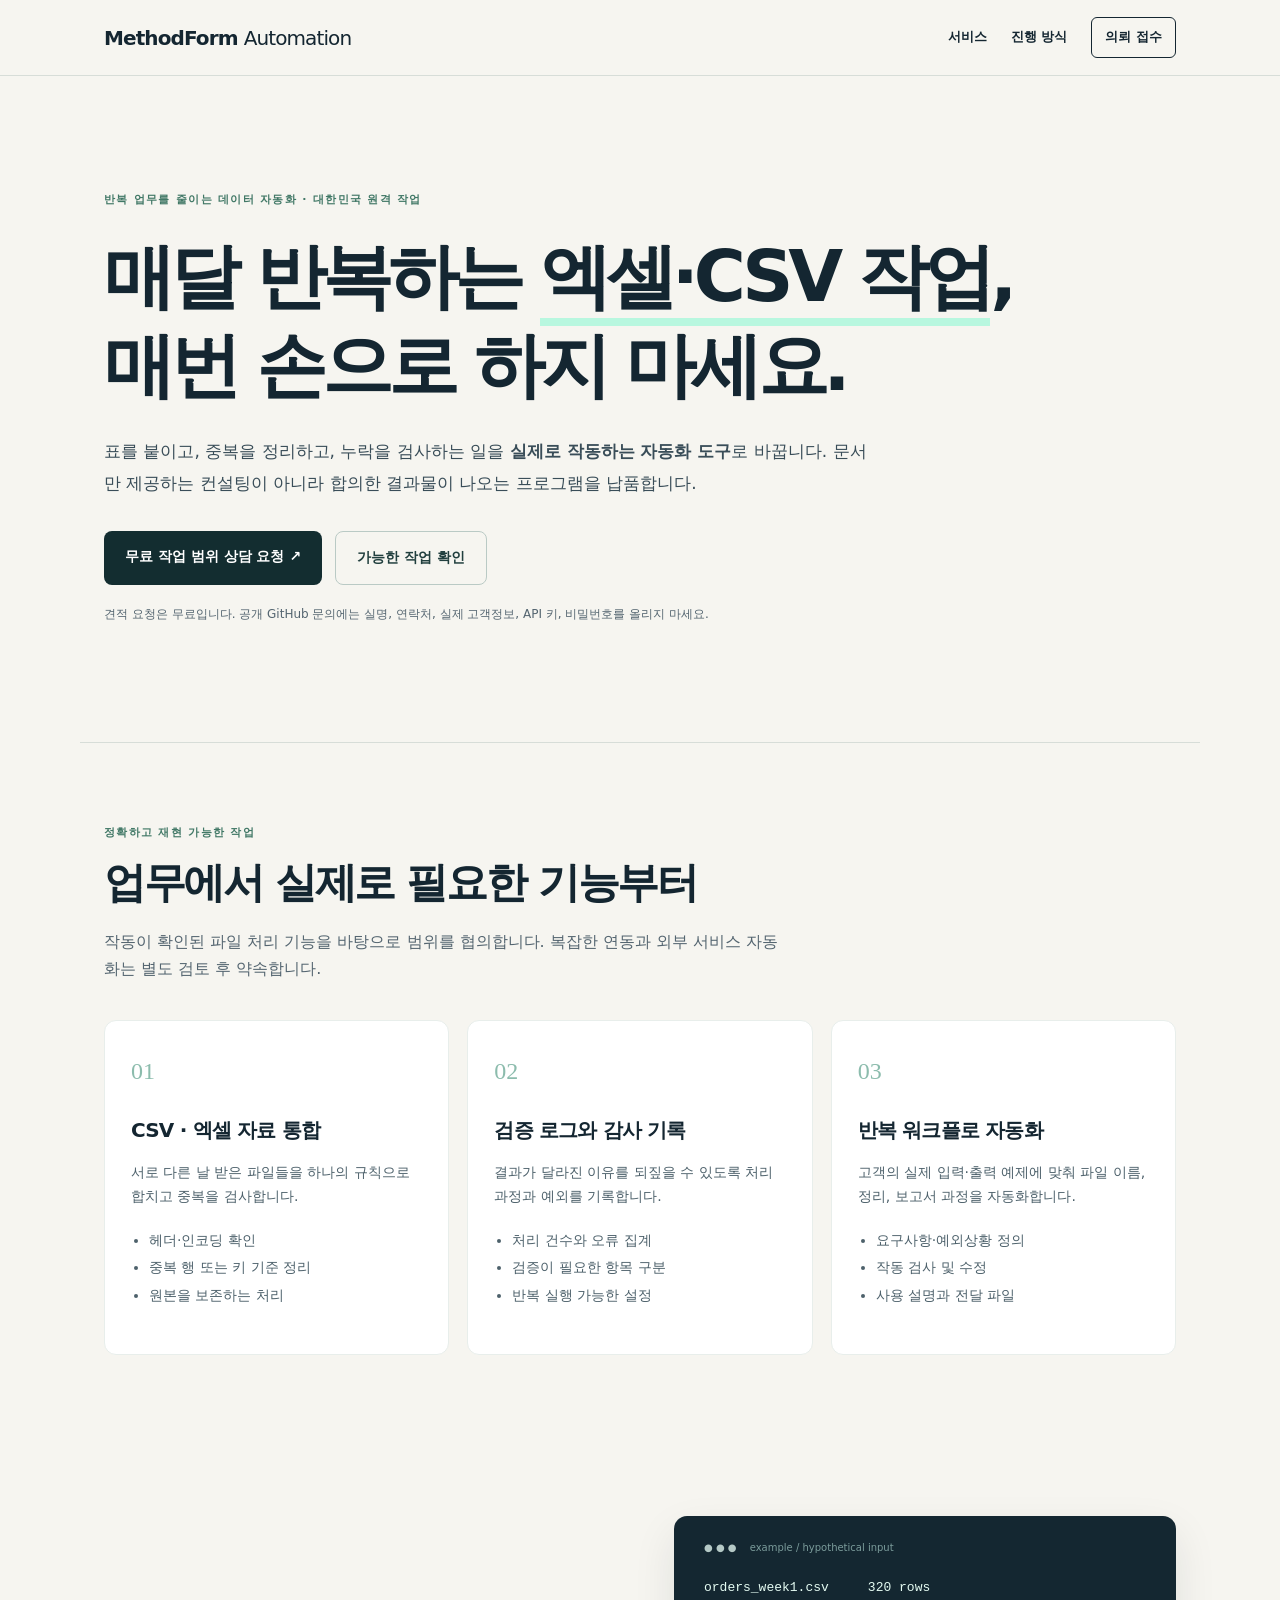
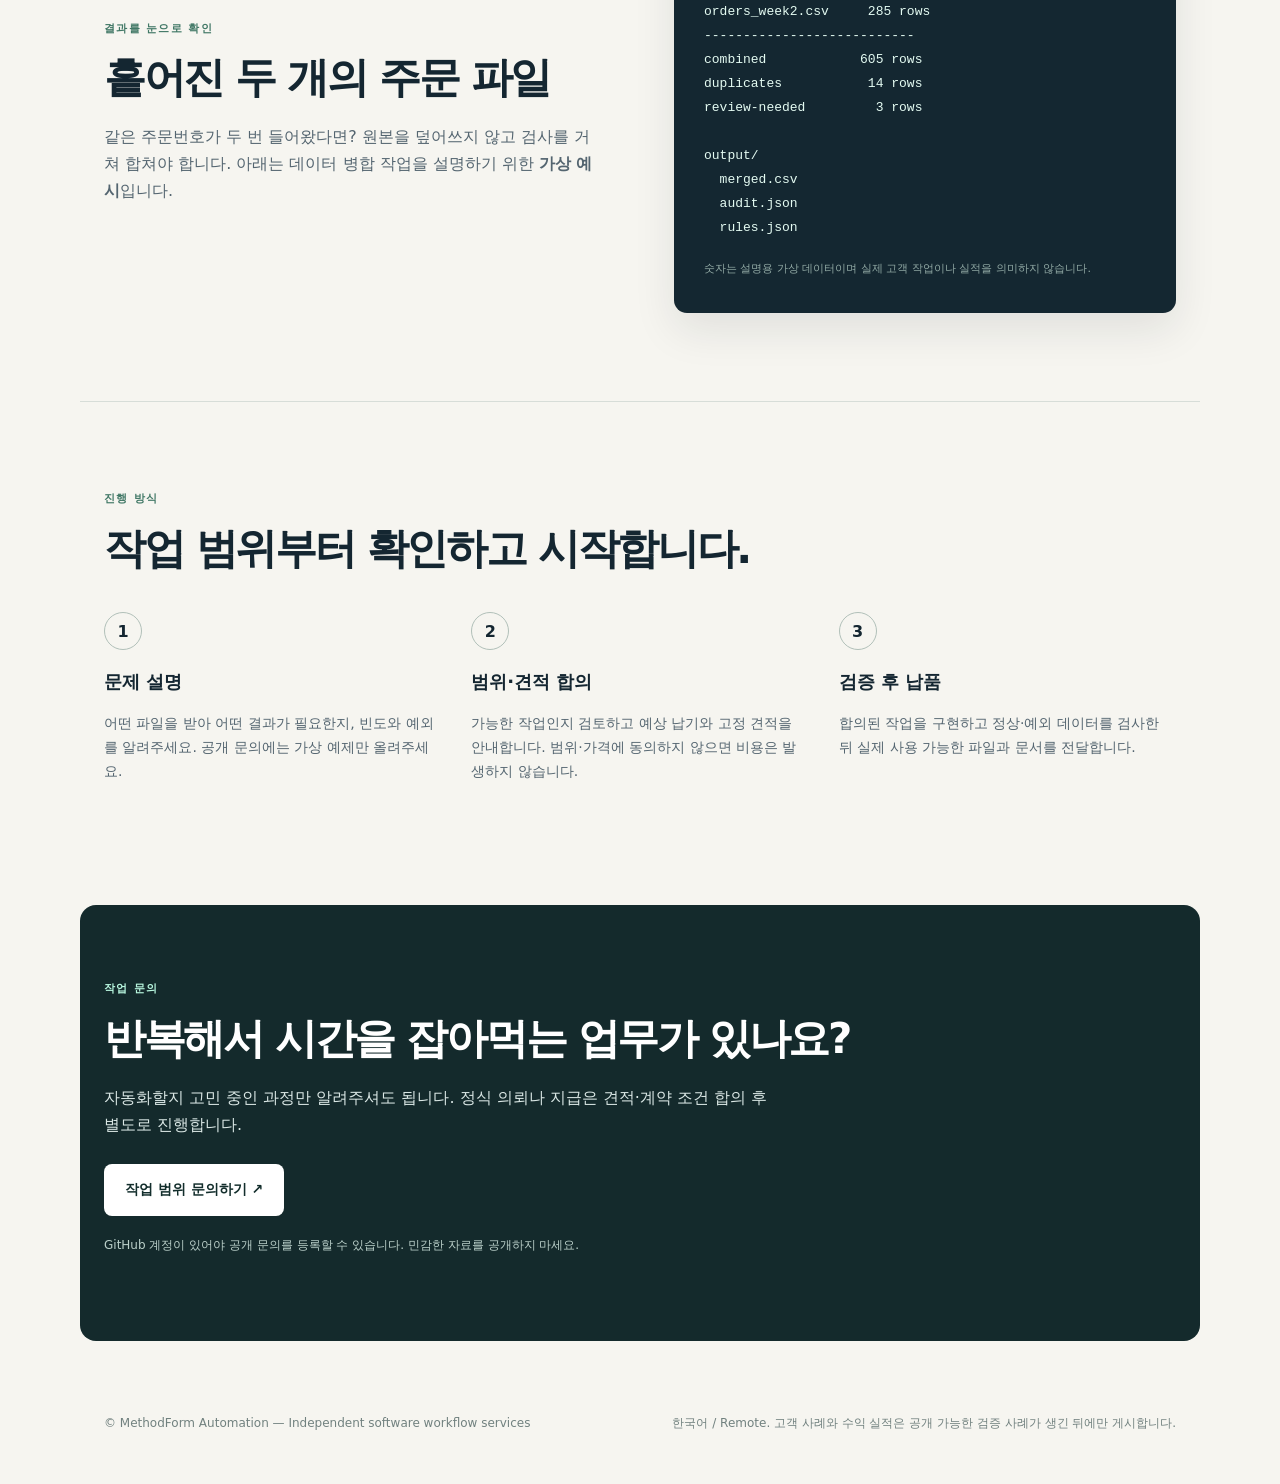
==== index.html @ feb41893 "Launch public paid automation service enquiry site" ====
<!doctype html>
<html lang="ko">
<head>
<meta charset="utf-8">
<meta name="viewport" content="width=device-width, initial-scale=1">
<title>MethodForm Automation | 엑셀·CSV 반복업무 맞춤 자동화</title>
<meta name="description" content="반복되는 CSV 병합·중복 정리·데이터 검증·업무 보고서 작성을 실제 작동하는 자동화 도구로 해결합니다. 예제 데이터로 범위를 검증한 후 고정 견적을 안내합니다.">
<meta name="robots" content="index,follow">
<meta name="theme-color" content="#111d25">
<link rel="stylesheet" href="site.css">
</head>
<body>
<header class="top"><a class="logo" href="./">MethodForm <span>Automation</span></a><nav><a href="#service">서비스</a><a href="#process">진행 방식</a><a class="nav-cta" href="https://github.com/Melon3215/methodform-automation/issues/new?template=service-request.yml">의뢰 접수</a></nav></header>
<main>
<section class="hero wrap">
  <p class="eyebrow">반복 업무를 줄이는 데이터 자동화 · 대한민국 원격 작업</p>
  <h1>매달 반복하는 <em>엑셀·CSV 작업</em>,<br>매번 손으로 하지 마세요.</h1>
  <p class="lead">표를 붙이고, 중복을 정리하고, 누락을 검사하는 일을 <strong>실제로 작동하는 자동화 도구</strong>로 바꿉니다. 문서만 제공하는 컨설팅이 아니라 합의한 결과물이 나오는 프로그램을 납품합니다.</p>
  <div class="actions"><a class="button main" href="https://github.com/Melon3215/methodform-automation/issues/new?template=service-request.yml">무료 작업 범위 상담 요청 <span aria-hidden="true">↗</span></a><a class="button quiet" href="#service">가능한 작업 확인</a></div>
  <p class="note">견적 요청은 무료입니다. 공개 GitHub 문의에는 실명, 연락처, 실제 고객정보, API 키, 비밀번호를 올리지 마세요.</p>
</section>
<section class="proof wrap" id="service">
  <div class="section-head"><p class="eyebrow">정확하고 재현 가능한 작업</p><h2>업무에서 실제로 필요한 기능부터</h2><p>작동이 확인된 파일 처리 기능을 바탕으로 범위를 협의합니다. 복잡한 연동과 외부 서비스 자동화는 별도 검토 후 약속합니다.</p></div>
  <div class="tiles">
    <article><span class="index">01</span><h3>CSV · 엑셀 자료 통합</h3><p>서로 다른 날 받은 파일들을 하나의 규칙으로 합치고 중복을 검사합니다.</p><ul><li>헤더·인코딩 확인</li><li>중복 행 또는 키 기준 정리</li><li>원본을 보존하는 처리</li></ul></article>
    <article><span class="index">02</span><h3>검증 로그와 감사 기록</h3><p>결과가 달라진 이유를 되짚을 수 있도록 처리 과정과 예외를 기록합니다.</p><ul><li>처리 건수와 오류 집계</li><li>검증이 필요한 항목 구분</li><li>반복 실행 가능한 설정</li></ul></article>
    <article><span class="index">03</span><h3>반복 워크플로 자동화</h3><p>고객의 실제 입력·출력 예제에 맞춰 파일 이름, 정리, 보고서 과정을 자동화합니다.</p><ul><li>요구사항·예외상황 정의</li><li>작동 검사 및 수정</li><li>사용 설명과 전달 파일</li></ul></article>
  </div>
</section>
<section class="example wrap">
  <div><p class="eyebrow">결과를 눈으로 확인</p><h2>흩어진 두 개의 주문 파일</h2><p>같은 주문번호가 두 번 들어왔다면? 원본을 덮어쓰지 않고 검사를 거쳐 합쳐야 합니다. 아래는 데이터 병합 작업을 설명하기 위한 <strong>가상 예시</strong>입니다.</p></div>
  <div class="terminal"><div class="dots">● ● ● <span>example / hypothetical input</span></div><pre>orders_week1.csv     320 rows
orders_week2.csv     285 rows
---------------------------
combined            605 rows
duplicates           14 rows
review-needed         3 rows

output/
  merged.csv
  audit.json
  rules.json</pre><p>숫자는 설명용 가상 데이터이며 실제 고객 작업이나 실적을 의미하지 않습니다.</p></div>
</section>
<section class="process wrap" id="process"><div class="section-head"><p class="eyebrow">진행 방식</p><h2>작업 범위부터 확인하고 시작합니다.</h2></div><div class="steps"><div><b>1</b><h3>문제 설명</h3><p>어떤 파일을 받아 어떤 결과가 필요한지, 빈도와 예외를 알려주세요. 공개 문의에는 가상 예제만 올려주세요.</p></div><div><b>2</b><h3>범위·견적 합의</h3><p>가능한 작업인지 검토하고 예상 납기와 고정 견적을 안내합니다. 범위·가격에 동의하지 않으면 비용은 발생하지 않습니다.</p></div><div><b>3</b><h3>검증 후 납품</h3><p>합의된 작업을 구현하고 정상·예외 데이터를 검사한 뒤 실제 사용 가능한 파일과 문서를 전달합니다.</p></div></div></section>
<section class="bottom wrap"><p class="eyebrow">작업 문의</p><h2>반복해서 시간을 잡아먹는 업무가 있나요?</h2><p>자동화할지 고민 중인 과정만 알려주셔도 됩니다. 정식 의뢰나 지급은 견적·계약 조건 합의 후 별도로 진행합니다.</p><a class="button white" href="https://github.com/Melon3215/methodform-automation/issues/new?template=service-request.yml">작업 범위 문의하기 ↗</a><p class="note">GitHub 계정이 있어야 공개 문의를 등록할 수 있습니다. 민감한 자료를 공개하지 마세요.</p></section>
</main><footer class="wrap"><p>© MethodForm Automation — Independent software workflow services</p><p>한국어 / Remote. 고객 사례와 수익 실적은 공개 가능한 검증 사례가 생긴 뒤에만 게시합니다.</p></footer>
</body></html>
---- site.css ----
:root{--ink:#142631;--teal:#b8f7df;--cream:#f6f5f0;--white:#fff;--muted:#546570;--line:#d7ddd8}*{box-sizing:border-box}html{scroll-behavior:smooth}body{margin:0;font-family:"Pretendard","Noto Sans KR",Apple SD Gothic Neo,system-ui,sans-serif;color:var(--ink);background:var(--cream);line-height:1.7}.wrap{max-width:1120px;padding-left:24px;padding-right:24px;margin-left:auto;margin-right:auto}.top{height:76px;padding:0 max(24px,calc((100% - 1120px)/2 + 24px));background:var(--cream);display:flex;justify-content:space-between;align-items:center;border-bottom:1px solid var(--line)}.logo{text-decoration:none;font-size:20px;font-weight:800;color:var(--ink);letter-spacing:-.045em}.logo span{font-weight:450}.top nav{display:flex;gap:24px;align-items:center}.top nav a{text-decoration:none;font-size:13px;color:var(--ink);font-weight:600}.top nav .nav-cta{border:1px solid var(--ink);padding:8px 13px;border-radius:6px}.eyebrow{color:#417866;text-transform:uppercase;letter-spacing:.12em;font-size:11px;font-weight:800}.hero{padding-top:104px;padding-bottom:106px}.hero h1{font-size:clamp(35px,5.9vw,71px);line-height:1.26;letter-spacing:-.07em;margin:22px 0 24px;font-weight:850}.hero em{font-style:normal;border-bottom:8px solid var(--teal)}.lead{max-width:770px;color:#394d58;font-size:17px;line-height:1.9}.actions{display:flex;gap:13px;flex-wrap:wrap;margin-top:32px}.button{display:inline-block;text-decoration:none;font-size:14px;font-weight:800;border-radius:8px;padding:14px 21px;transition:transform .12s ease,box-shadow .12s ease}.button:hover{transform:translateY(-2px)}.button.main{background:#132d30;color:#fff}.button.quiet{border:1px solid #bacac5;color:#213f3e}.note{color:var(--muted);font-size:12px;margin-top:19px}.proof{padding-top:70px;padding-bottom:85px;border-top:1px solid var(--line)}.section-head h2,.example h2,.process h2,.bottom h2{letter-spacing:-.055em;font-size:clamp(25px,3.5vw,42px);line-height:1.35;margin:12px 0}.section-head p:not(.eyebrow){max-width:680px;color:var(--muted)}.tiles{display:grid;grid-template-columns:repeat(3,1fr);gap:18px;margin-top:38px}.tiles article{background:#fff;padding:30px 26px;border-radius:12px;border:1px solid #e8eeeb;min-height:320px}.index{font-family:Georgia,serif;font-size:24px;color:#8cbcad}.tiles h3{font-size:20px;margin:21px 0 6px;letter-spacing:-.04em}.tiles p,.tiles li{font-size:14px;color:#4d616b}.tiles ul{padding-left:18px;margin-top:20px}.tiles li{margin-bottom:4px}.example{padding-top:76px;padding-bottom:88px;display:grid;grid-template-columns:1fr 1fr;gap:68px;align-items:center}.example p:not(.eyebrow){color:var(--muted)}.terminal{background:#142731;color:#e4fbf2;border-radius:13px;padding:23px 30px;box-shadow:0 17px 43px #17252618}.terminal pre{font-family:ui-monospace,Consolas,monospace;font-size:13px;line-height:1.85;overflow:auto;margin:20px 0}.terminal .dots{color:#b5c9c6;font-size:10px}.dots span{margin-left:10px;color:#7b9c9b}.terminal p{color:#92aaa5!important;font-size:11px}.process{padding-top:77px;padding-bottom:108px;border-top:1px solid var(--line)}.steps{display:grid;grid-template-columns:repeat(3,1fr);gap:30px;margin-top:35px}.steps b{display:inline-flex;width:38px;height:38px;border:1px solid #b1c0b9;justify-content:center;align-items:center;border-radius:50%}.steps h3{font-size:18px;margin:17px 0 8px}.steps p{font-size:14px;color:var(--muted)}.bottom{padding-top:64px;padding-bottom:74px;background:#142a2c;color:#fff;border-radius:16px;margin-bottom:60px}.bottom .eyebrow{color:#b8f7df}.bottom h2{font-size:clamp(29px,3.5vw,42px)}.bottom p{max-width:675px;color:#dae7e5}.bottom .button.white{background:white;color:#132e2c;margin-top:10px}.bottom .note{color:#bbd0ca}footer{display:flex;gap:30px;justify-content:space-between;font-size:12px;color:#71817f;padding-bottom:38px}@media(max-width:800px){.top nav a:not(.nav-cta){display:none}.hero{padding-top:65px;padding-bottom:70px}.tiles{grid-template-columns:1fr}.tiles article{min-height:unset}.example{grid-template-columns:1fr;gap:15px;padding-top:30px}.steps{grid-template-columns:1fr}.bottom{border-radius:0}.hero em{border-bottom-width:4px}footer{display:block}}
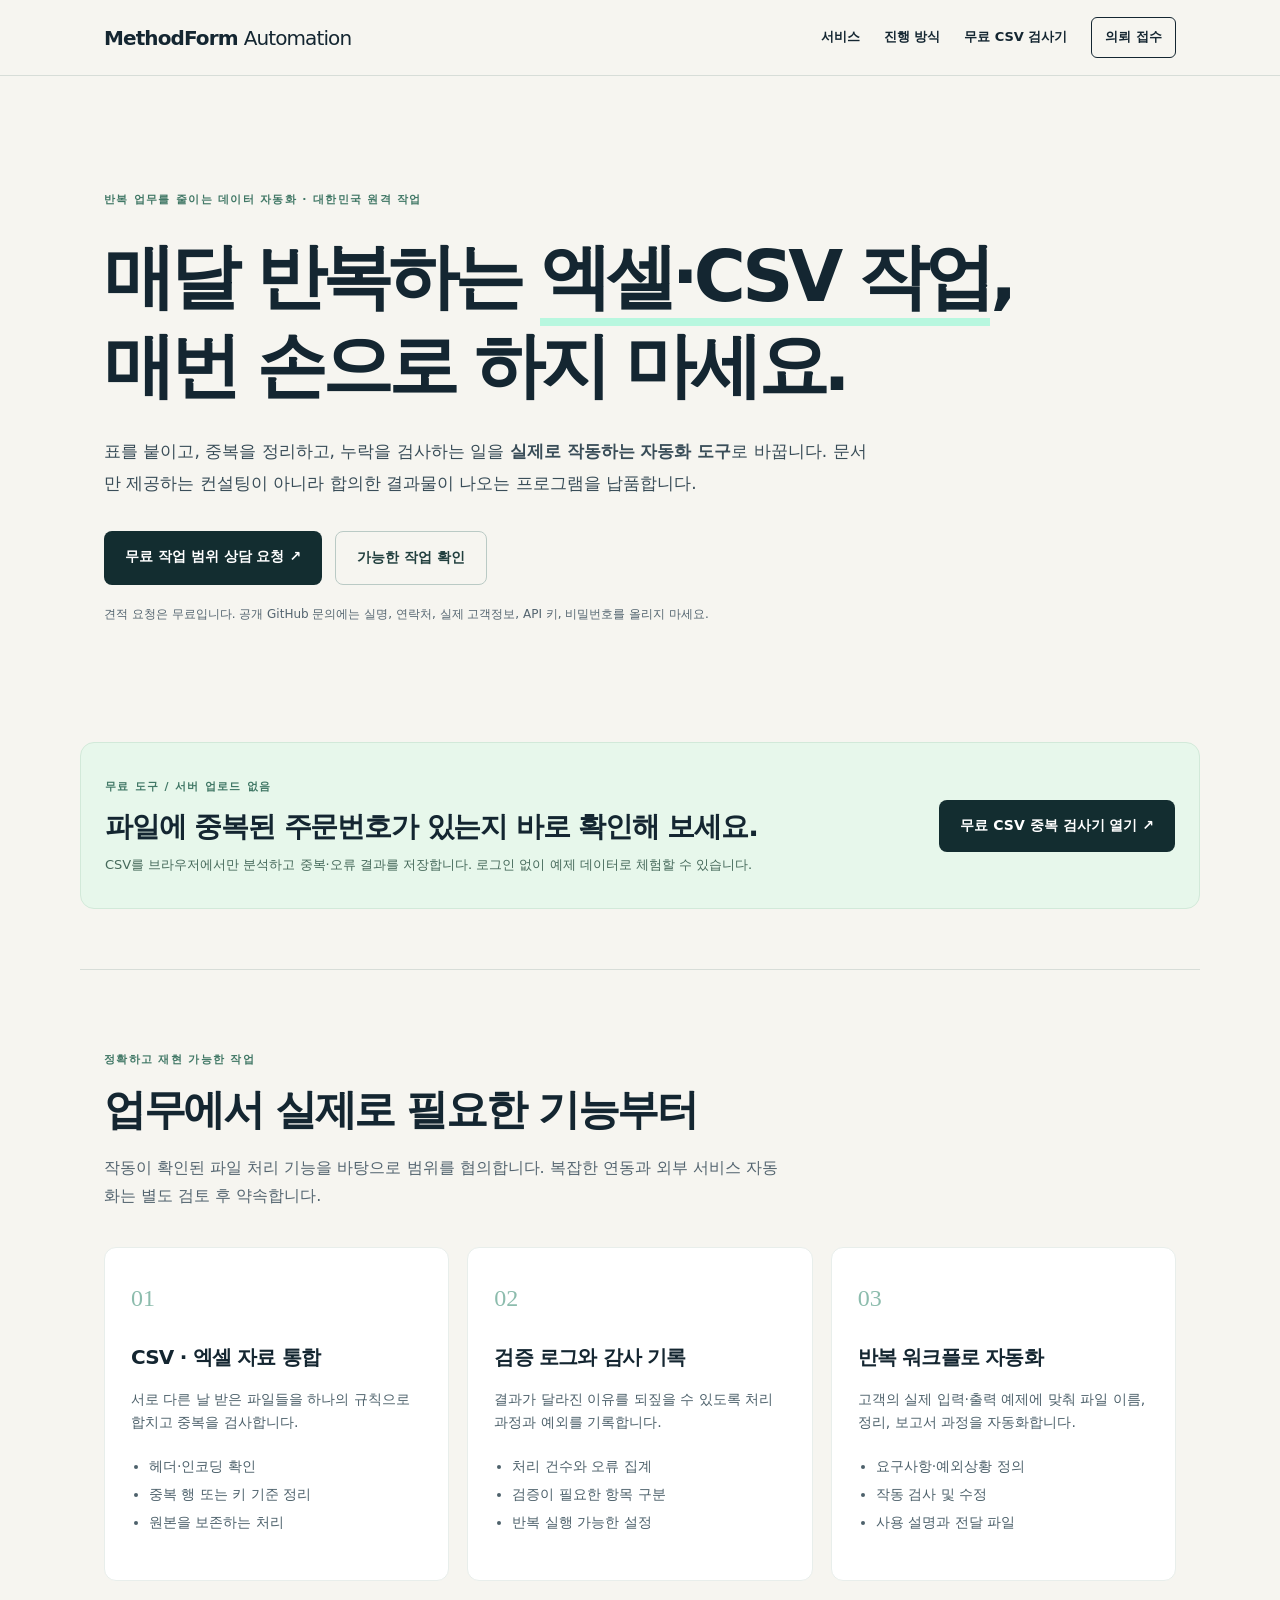
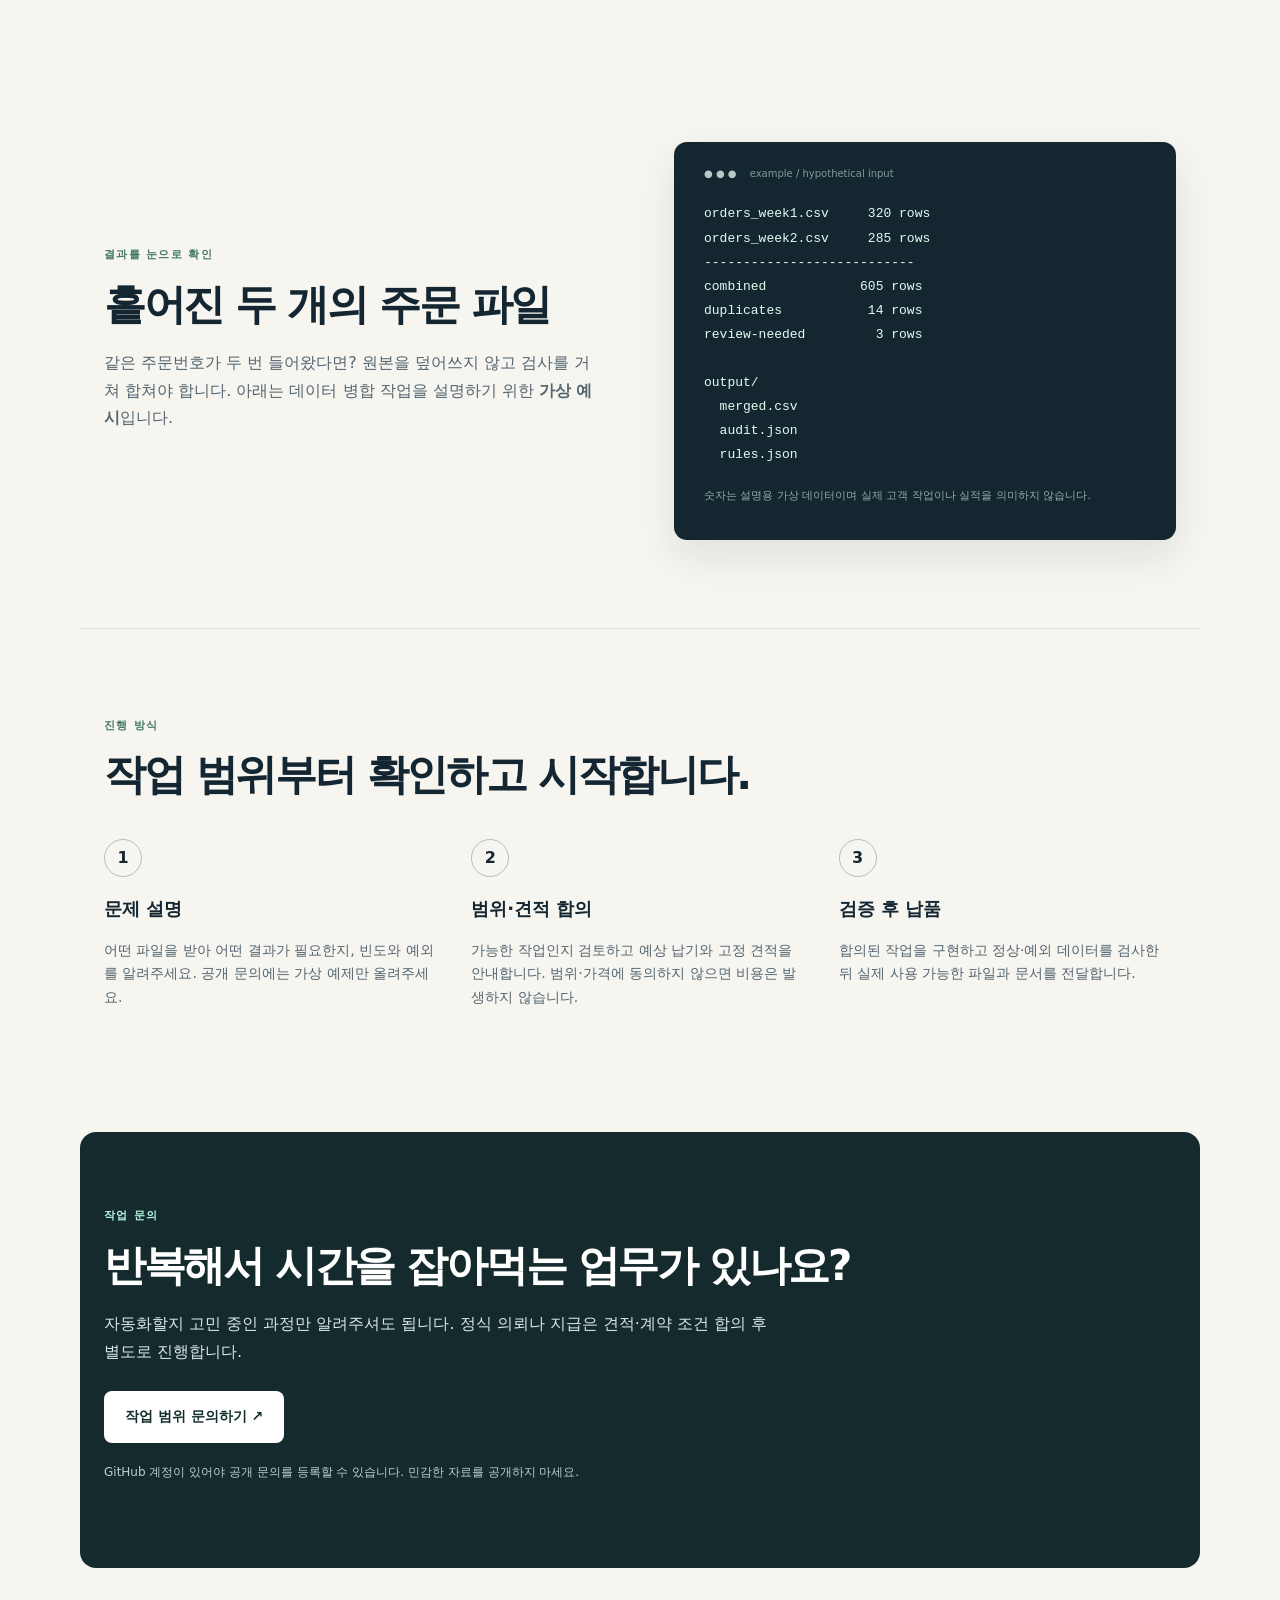
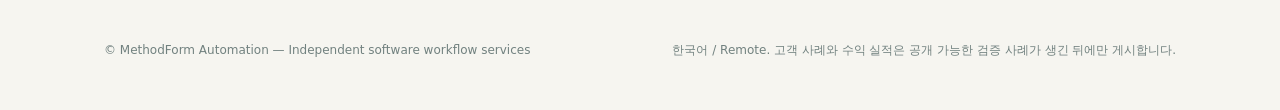
==== commit 40ed43db: "Build privacy-first CSV inspection utility and acquisition demo" ====
--- a/index.html
+++ b/index.html
@@ -7,10 +7,11 @@
 <meta name="description" content="반복되는 CSV 병합·중복 정리·데이터 검증·업무 보고서 작성을 실제 작동하는 자동화 도구로 해결합니다. 예제 데이터로 범위를 검증한 후 고정 견적을 안내합니다.">
 <meta name="robots" content="index,follow">
 <meta name="theme-color" content="#111d25">
+<link rel="icon" type="image/svg+xml" href="favicon.svg">
 <link rel="stylesheet" href="site.css">
 </head>
 <body>
-<header class="top"><a class="logo" href="./">MethodForm <span>Automation</span></a><nav><a href="#service">서비스</a><a href="#process">진행 방식</a><a class="nav-cta" href="https://github.com/Melon3215/methodform-automation/issues/new?template=service-request.yml">의뢰 접수</a></nav></header>
+<header class="top"><a class="logo" href="./">MethodForm <span>Automation</span></a><nav><a href="#service">서비스</a><a href="#process">진행 방식</a><a href="csv-checker.html">무료 CSV 검사기</a><a class="nav-cta" href="https://github.com/Melon3215/methodform-automation/issues/new?template=service-request.yml">의뢰 접수</a></nav></header>
 <main>
 <section class="hero wrap">
   <p class="eyebrow">반복 업무를 줄이는 데이터 자동화 · 대한민국 원격 작업</p>
@@ -19,6 +20,7 @@
   <div class="actions"><a class="button main" href="https://github.com/Melon3215/methodform-automation/issues/new?template=service-request.yml">무료 작업 범위 상담 요청 <span aria-hidden="true">↗</span></a><a class="button quiet" href="#service">가능한 작업 확인</a></div>
   <p class="note">견적 요청은 무료입니다. 공개 GitHub 문의에는 실명, 연락처, 실제 고객정보, API 키, 비밀번호를 올리지 마세요.</p>
 </section>
+<section class="wrap free-tool-banner" aria-label="무료 CSV 검사기"><div><p class="eyebrow">무료 도구 / 서버 업로드 없음</p><h2>파일에 중복된 주문번호가 있는지 바로 확인해 보세요.</h2><p>CSV를 브라우저에서만 분석하고 중복·오류 결과를 저장합니다. 로그인 없이 예제 데이터로 체험할 수 있습니다.</p></div><a class="button main" href="csv-checker.html">무료 CSV 중복 검사기 열기 ↗</a></section>
 <section class="proof wrap" id="service">
   <div class="section-head"><p class="eyebrow">정확하고 재현 가능한 작업</p><h2>업무에서 실제로 필요한 기능부터</h2><p>작동이 확인된 파일 처리 기능을 바탕으로 범위를 협의합니다. 복잡한 연동과 외부 서비스 자동화는 별도 검토 후 약속합니다.</p></div>
   <div class="tiles">
--- a/site.css
+++ b/site.css
@@ -1 +1 @@
-:root{--ink:#142631;--teal:#b8f7df;--cream:#f6f5f0;--white:#fff;--muted:#546570;--line:#d7ddd8}*{box-sizing:border-box}html{scroll-behavior:smooth}body{margin:0;font-family:"Pretendard","Noto Sans KR",Apple SD Gothic Neo,system-ui,sans-serif;color:var(--ink);background:var(--cream);line-height:1.7}.wrap{max-width:1120px;padding-left:24px;padding-right:24px;margin-left:auto;margin-right:auto}.top{height:76px;padding:0 max(24px,calc((100% - 1120px)/2 + 24px));background:var(--cream);display:flex;justify-content:space-between;align-items:center;border-bottom:1px solid var(--line)}.logo{text-decoration:none;font-size:20px;font-weight:800;color:var(--ink);letter-spacing:-.045em}.logo span{font-weight:450}.top nav{display:flex;gap:24px;align-items:center}.top nav a{text-decoration:none;font-size:13px;color:var(--ink);font-weight:600}.top nav .nav-cta{border:1px solid var(--ink);padding:8px 13px;border-radius:6px}.eyebrow{color:#417866;text-transform:uppercase;letter-spacing:.12em;font-size:11px;font-weight:800}.hero{padding-top:104px;padding-bottom:106px}.hero h1{font-size:clamp(35px,5.9vw,71px);line-height:1.26;letter-spacing:-.07em;margin:22px 0 24px;font-weight:850}.hero em{font-style:normal;border-bottom:8px solid var(--teal)}.lead{max-width:770px;color:#394d58;font-size:17px;line-height:1.9}.actions{display:flex;gap:13px;flex-wrap:wrap;margin-top:32px}.button{display:inline-block;text-decoration:none;font-size:14px;font-weight:800;border-radius:8px;padding:14px 21px;transition:transform .12s ease,box-shadow .12s ease}.button:hover{transform:translateY(-2px)}.button.main{background:#132d30;color:#fff}.button.quiet{border:1px solid #bacac5;color:#213f3e}.note{color:var(--muted);font-size:12px;margin-top:19px}.proof{padding-top:70px;padding-bottom:85px;border-top:1px solid var(--line)}.section-head h2,.example h2,.process h2,.bottom h2{letter-spacing:-.055em;font-size:clamp(25px,3.5vw,42px);line-height:1.35;margin:12px 0}.section-head p:not(.eyebrow){max-width:680px;color:var(--muted)}.tiles{display:grid;grid-template-columns:repeat(3,1fr);gap:18px;margin-top:38px}.tiles article{background:#fff;padding:30px 26px;border-radius:12px;border:1px solid #e8eeeb;min-height:320px}.index{font-family:Georgia,serif;font-size:24px;color:#8cbcad}.tiles h3{font-size:20px;margin:21px 0 6px;letter-spacing:-.04em}.tiles p,.tiles li{font-size:14px;color:#4d616b}.tiles ul{padding-left:18px;margin-top:20px}.tiles li{margin-bottom:4px}.example{padding-top:76px;padding-bottom:88px;display:grid;grid-template-columns:1fr 1fr;gap:68px;align-items:center}.example p:not(.eyebrow){color:var(--muted)}.terminal{background:#142731;color:#e4fbf2;border-radius:13px;padding:23px 30px;box-shadow:0 17px 43px #17252618}.terminal pre{font-family:ui-monospace,Consolas,monospace;font-size:13px;line-height:1.85;overflow:auto;margin:20px 0}.terminal .dots{color:#b5c9c6;font-size:10px}.dots span{margin-left:10px;color:#7b9c9b}.terminal p{color:#92aaa5!important;font-size:11px}.process{padding-top:77px;padding-bottom:108px;border-top:1px solid var(--line)}.steps{display:grid;grid-template-columns:repeat(3,1fr);gap:30px;margin-top:35px}.steps b{display:inline-flex;width:38px;height:38px;border:1px solid #b1c0b9;justify-content:center;align-items:center;border-radius:50%}.steps h3{font-size:18px;margin:17px 0 8px}.steps p{font-size:14px;color:var(--muted)}.bottom{padding-top:64px;padding-bottom:74px;background:#142a2c;color:#fff;border-radius:16px;margin-bottom:60px}.bottom .eyebrow{color:#b8f7df}.bottom h2{font-size:clamp(29px,3.5vw,42px)}.bottom p{max-width:675px;color:#dae7e5}.bottom .button.white{background:white;color:#132e2c;margin-top:10px}.bottom .note{color:#bbd0ca}footer{display:flex;gap:30px;justify-content:space-between;font-size:12px;color:#71817f;padding-bottom:38px}@media(max-width:800px){.top nav a:not(.nav-cta){display:none}.hero{padding-top:65px;padding-bottom:70px}.tiles{grid-template-columns:1fr}.tiles article{min-height:unset}.example{grid-template-columns:1fr;gap:15px;padding-top:30px}.steps{grid-template-columns:1fr}.bottom{border-radius:0}.hero em{border-bottom-width:4px}footer{display:block}}+:root{--ink:#142631;--teal:#b8f7df;--cream:#f6f5f0;--white:#fff;--muted:#546570;--line:#d7ddd8}*{box-sizing:border-box}html{scroll-behavior:smooth}body{margin:0;font-family:"Pretendard","Noto Sans KR",Apple SD Gothic Neo,system-ui,sans-serif;color:var(--ink);background:var(--cream);line-height:1.7}.wrap{max-width:1120px;padding-left:24px;padding-right:24px;margin-left:auto;margin-right:auto}.top{height:76px;padding:0 max(24px,calc((100% - 1120px)/2 + 24px));background:var(--cream);display:flex;justify-content:space-between;align-items:center;border-bottom:1px solid var(--line)}.logo{text-decoration:none;font-size:20px;font-weight:800;color:var(--ink);letter-spacing:-.045em}.logo span{font-weight:450}.top nav{display:flex;gap:24px;align-items:center}.top nav a{text-decoration:none;font-size:13px;color:var(--ink);font-weight:600}.top nav .nav-cta{border:1px solid var(--ink);padding:8px 13px;border-radius:6px}.eyebrow{color:#417866;text-transform:uppercase;letter-spacing:.12em;font-size:11px;font-weight:800}.hero{padding-top:104px;padding-bottom:106px}.hero h1{font-size:clamp(35px,5.9vw,71px);line-height:1.26;letter-spacing:-.07em;margin:22px 0 24px;font-weight:850}.hero em{font-style:normal;border-bottom:8px solid var(--teal)}.lead{max-width:770px;color:#394d58;font-size:17px;line-height:1.9}.actions{display:flex;gap:13px;flex-wrap:wrap;margin-top:32px}.button{display:inline-block;text-decoration:none;font-size:14px;font-weight:800;border-radius:8px;padding:14px 21px;transition:transform .12s ease,box-shadow .12s ease}.button:hover{transform:translateY(-2px)}.button.main{background:#132d30;color:#fff}.button.quiet{border:1px solid #bacac5;color:#213f3e}.note{color:var(--muted);font-size:12px;margin-top:19px}.free-tool-banner{padding-top:24px;padding-bottom:24px;display:flex;justify-content:space-between;align-items:center;gap:24px;background:#e7f7eb;border:1px solid #d2e9d9;border-radius:14px;margin-bottom:60px}.free-tool-banner h2{font-size:clamp(20px,2.3vw,28px);line-height:1.35;letter-spacing:-.04em;margin:5px 0}.free-tool-banner p:not(.eyebrow){font-size:13px;color:#45695a;margin:8px 0}.free-tool-banner .button{white-space:nowrap}@media(max-width:800px){.free-tool-banner{flex-direction:column;align-items:flex-start;margin-left:15px;margin-right:15px}.free-tool-banner .button{white-space:normal}}.proof{padding-top:70px;padding-bottom:85px;border-top:1px solid var(--line)}.section-head h2,.example h2,.process h2,.bottom h2{letter-spacing:-.055em;font-size:clamp(25px,3.5vw,42px);line-height:1.35;margin:12px 0}.section-head p:not(.eyebrow){max-width:680px;color:var(--muted)}.tiles{display:grid;grid-template-columns:repeat(3,1fr);gap:18px;margin-top:38px}.tiles article{background:#fff;padding:30px 26px;border-radius:12px;border:1px solid #e8eeeb;min-height:320px}.index{font-family:Georgia,serif;font-size:24px;color:#8cbcad}.tiles h3{font-size:20px;margin:21px 0 6px;letter-spacing:-.04em}.tiles p,.tiles li{font-size:14px;color:#4d616b}.tiles ul{padding-left:18px;margin-top:20px}.tiles li{margin-bottom:4px}.example{padding-top:76px;padding-bottom:88px;display:grid;grid-template-columns:1fr 1fr;gap:68px;align-items:center}.example p:not(.eyebrow){color:var(--muted)}.terminal{background:#142731;color:#e4fbf2;border-radius:13px;padding:23px 30px;box-shadow:0 17px 43px #17252618}.terminal pre{font-family:ui-monospace,Consolas,monospace;font-size:13px;line-height:1.85;overflow:auto;margin:20px 0}.terminal .dots{color:#b5c9c6;font-size:10px}.dots span{margin-left:10px;color:#7b9c9b}.terminal p{color:#92aaa5!important;font-size:11px}.process{padding-top:77px;padding-bottom:108px;border-top:1px solid var(--line)}.steps{display:grid;grid-template-columns:repeat(3,1fr);gap:30px;margin-top:35px}.steps b{display:inline-flex;width:38px;height:38px;border:1px solid #b1c0b9;justify-content:center;align-items:center;border-radius:50%}.steps h3{font-size:18px;margin:17px 0 8px}.steps p{font-size:14px;color:var(--muted)}.bottom{padding-top:64px;padding-bottom:74px;background:#142a2c;color:#fff;border-radius:16px;margin-bottom:60px}.bottom .eyebrow{color:#b8f7df}.bottom h2{font-size:clamp(29px,3.5vw,42px)}.bottom p{max-width:675px;color:#dae7e5}.bottom .button.white{background:white;color:#132e2c;margin-top:10px}.bottom .note{color:#bbd0ca}footer{display:flex;gap:30px;justify-content:space-between;font-size:12px;color:#71817f;padding-bottom:38px}@media(max-width:800px){.top nav a:not(.nav-cta){display:none}.hero{padding-top:65px;padding-bottom:70px}.tiles{grid-template-columns:1fr}.tiles article{min-height:unset}.example{grid-template-columns:1fr;gap:15px;padding-top:30px}.steps{grid-template-columns:1fr}.bottom{border-radius:0}.hero em{border-bottom-width:4px}footer{display:block}}
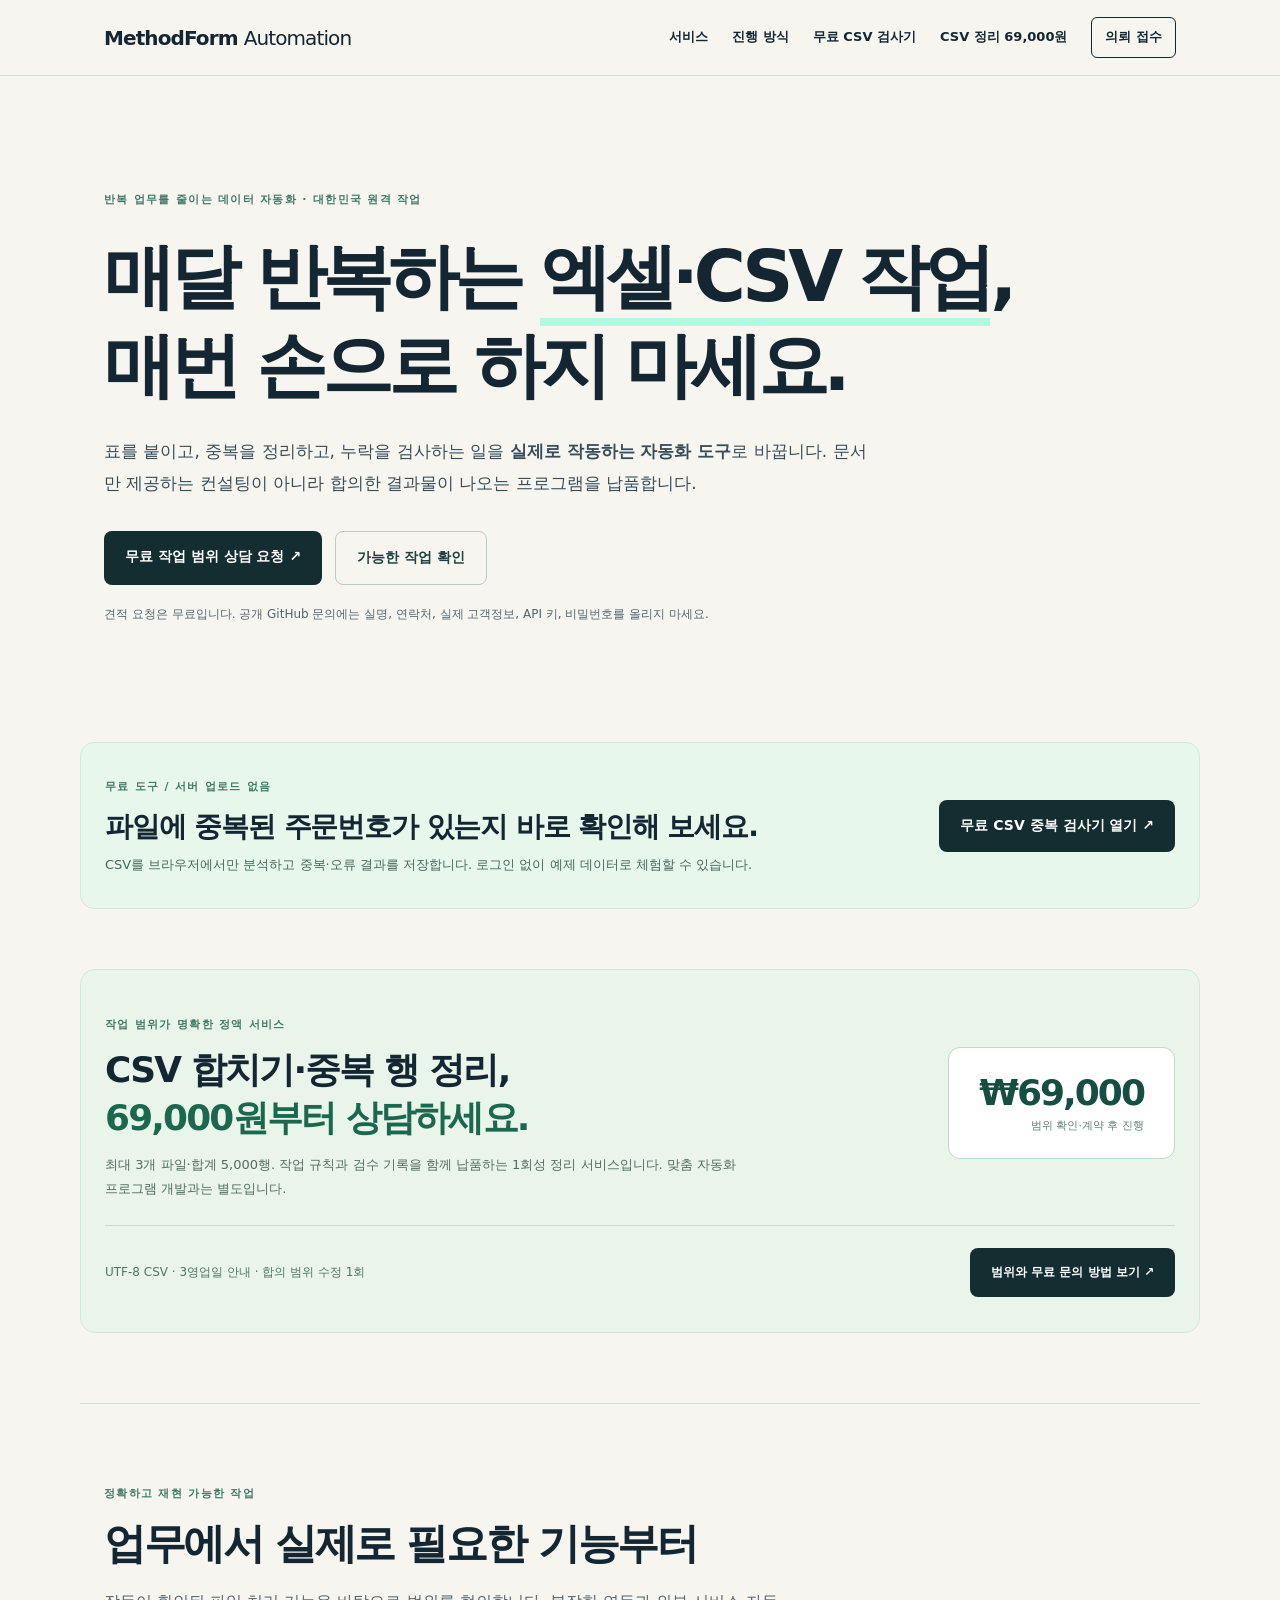
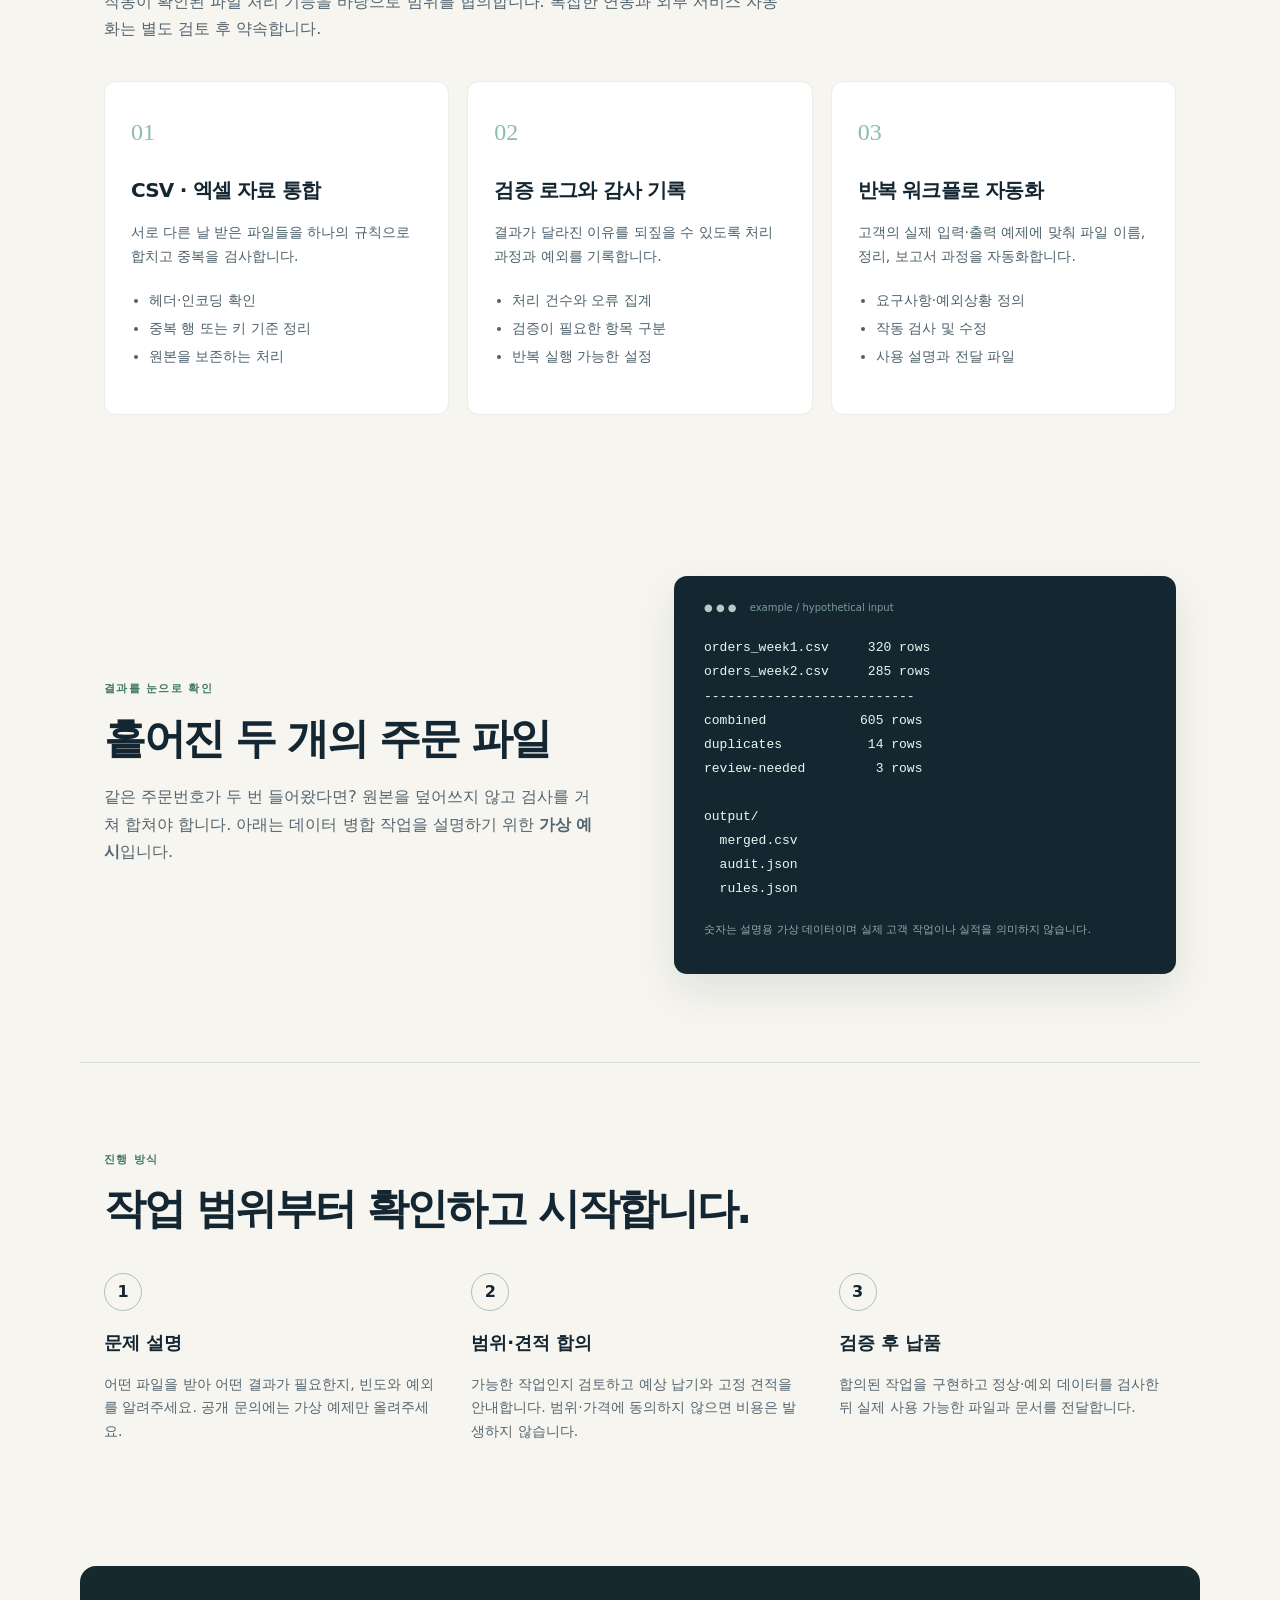
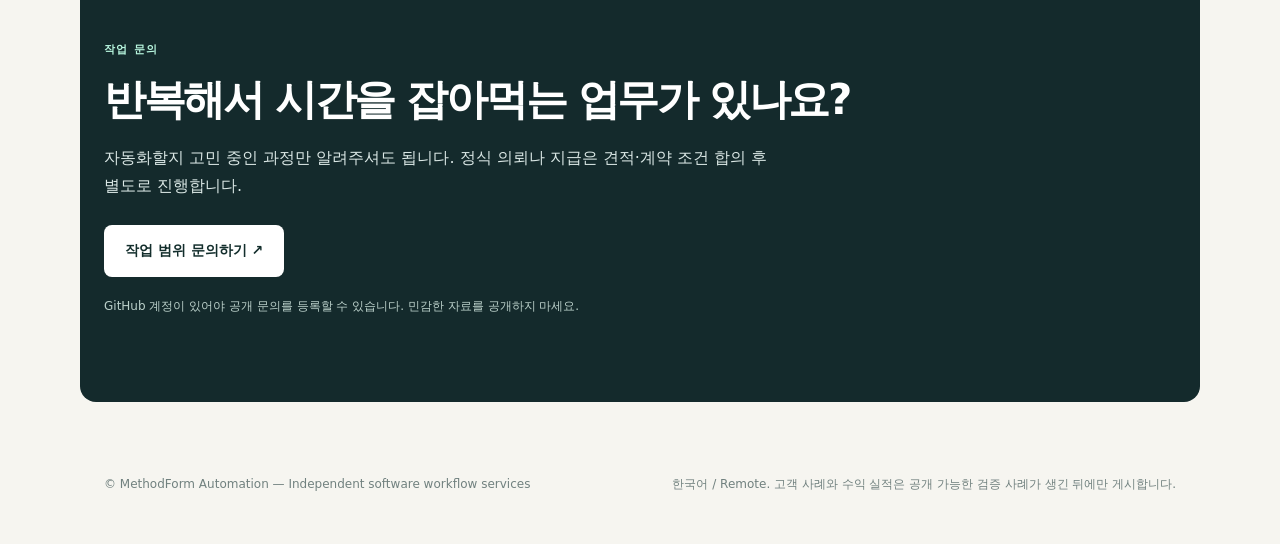
==== commit 88ab5de7: "Publish fixed-price CSV merge service and dedicated quote request" ====
--- a/index.html
+++ b/index.html
@@ -11,7 +11,7 @@
 <link rel="stylesheet" href="site.css">
 </head>
 <body>
-<header class="top"><a class="logo" href="./">MethodForm <span>Automation</span></a><nav><a href="#service">서비스</a><a href="#process">진행 방식</a><a href="csv-checker.html">무료 CSV 검사기</a><a class="nav-cta" href="https://github.com/Melon3215/methodform-automation/issues/new?template=service-request.yml">의뢰 접수</a></nav></header>
+<header class="top"><a class="logo" href="./">MethodForm <span>Automation</span></a><nav><a href="#service">서비스</a><a href="#process">진행 방식</a><a href="csv-checker.html">무료 CSV 검사기</a><a href="csv-merge-service.html">CSV 정리 69,000원</a><a class="nav-cta" href="https://github.com/Melon3215/methodform-automation/issues/new?template=service-request.yml">의뢰 접수</a></nav></header>
 <main>
 <section class="hero wrap">
   <p class="eyebrow">반복 업무를 줄이는 데이터 자동화 · 대한민국 원격 작업</p>
@@ -21,6 +21,13 @@
   <p class="note">견적 요청은 무료입니다. 공개 GitHub 문의에는 실명, 연락처, 실제 고객정보, API 키, 비밀번호를 올리지 마세요.</p>
 </section>
 <section class="wrap free-tool-banner" aria-label="무료 CSV 검사기"><div><p class="eyebrow">무료 도구 / 서버 업로드 없음</p><h2>파일에 중복된 주문번호가 있는지 바로 확인해 보세요.</h2><p>CSV를 브라우저에서만 분석하고 중복·오류 결과를 저장합니다. 로그인 없이 예제 데이터로 체험할 수 있습니다.</p></div><a class="button main" href="csv-checker.html">무료 CSV 중복 검사기 열기 ↗</a></section>
+<section class="wrap fixed-offer" aria-label="69,000원 CSV 정리 대행">
+  <div class="fixed-offer-intro">
+    <div><p class="eyebrow">작업 범위가 명확한 정액 서비스</p><h2>CSV 합치기·중복 행 정리,<br><strong>69,000원부터 상담하세요.</strong></h2><p>최대 3개 파일·합계 5,000행. 작업 규칙과 검수 기록을 함께 납품하는 1회성 정리 서비스입니다. 맞춤 자동화 프로그램 개발과는 별도입니다.</p></div>
+    <div class="fixed-price"><strong>₩69,000</strong><span>범위 확인·계약 후 진행</span></div>
+  </div>
+  <div class="fixed-offer-foot"><span>UTF-8 CSV · 3영업일 안내 · 합의 범위 수정 1회</span><a class="button main" href="csv-merge-service.html">범위와 무료 문의 방법 보기 ↗</a></div>
+</section>
 <section class="proof wrap" id="service">
   <div class="section-head"><p class="eyebrow">정확하고 재현 가능한 작업</p><h2>업무에서 실제로 필요한 기능부터</h2><p>작동이 확인된 파일 처리 기능을 바탕으로 범위를 협의합니다. 복잡한 연동과 외부 서비스 자동화는 별도 검토 후 약속합니다.</p></div>
   <div class="tiles">
--- a/site.css
+++ b/site.css
@@ -1 +1,15 @@
-:root{--ink:#142631;--teal:#b8f7df;--cream:#f6f5f0;--white:#fff;--muted:#546570;--line:#d7ddd8}*{box-sizing:border-box}html{scroll-behavior:smooth}body{margin:0;font-family:"Pretendard","Noto Sans KR",Apple SD Gothic Neo,system-ui,sans-serif;color:var(--ink);background:var(--cream);line-height:1.7}.wrap{max-width:1120px;padding-left:24px;padding-right:24px;margin-left:auto;margin-right:auto}.top{height:76px;padding:0 max(24px,calc((100% - 1120px)/2 + 24px));background:var(--cream);display:flex;justify-content:space-between;align-items:center;border-bottom:1px solid var(--line)}.logo{text-decoration:none;font-size:20px;font-weight:800;color:var(--ink);letter-spacing:-.045em}.logo span{font-weight:450}.top nav{display:flex;gap:24px;align-items:center}.top nav a{text-decoration:none;font-size:13px;color:var(--ink);font-weight:600}.top nav .nav-cta{border:1px solid var(--ink);padding:8px 13px;border-radius:6px}.eyebrow{color:#417866;text-transform:uppercase;letter-spacing:.12em;font-size:11px;font-weight:800}.hero{padding-top:104px;padding-bottom:106px}.hero h1{font-size:clamp(35px,5.9vw,71px);line-height:1.26;letter-spacing:-.07em;margin:22px 0 24px;font-weight:850}.hero em{font-style:normal;border-bottom:8px solid var(--teal)}.lead{max-width:770px;color:#394d58;font-size:17px;line-height:1.9}.actions{display:flex;gap:13px;flex-wrap:wrap;margin-top:32px}.button{display:inline-block;text-decoration:none;font-size:14px;font-weight:800;border-radius:8px;padding:14px 21px;transition:transform .12s ease,box-shadow .12s ease}.button:hover{transform:translateY(-2px)}.button.main{background:#132d30;color:#fff}.button.quiet{border:1px solid #bacac5;color:#213f3e}.note{color:var(--muted);font-size:12px;margin-top:19px}.free-tool-banner{padding-top:24px;padding-bottom:24px;display:flex;justify-content:space-between;align-items:center;gap:24px;background:#e7f7eb;border:1px solid #d2e9d9;border-radius:14px;margin-bottom:60px}.free-tool-banner h2{font-size:clamp(20px,2.3vw,28px);line-height:1.35;letter-spacing:-.04em;margin:5px 0}.free-tool-banner p:not(.eyebrow){font-size:13px;color:#45695a;margin:8px 0}.free-tool-banner .button{white-space:nowrap}@media(max-width:800px){.free-tool-banner{flex-direction:column;align-items:flex-start;margin-left:15px;margin-right:15px}.free-tool-banner .button{white-space:normal}}.proof{padding-top:70px;padding-bottom:85px;border-top:1px solid var(--line)}.section-head h2,.example h2,.process h2,.bottom h2{letter-spacing:-.055em;font-size:clamp(25px,3.5vw,42px);line-height:1.35;margin:12px 0}.section-head p:not(.eyebrow){max-width:680px;color:var(--muted)}.tiles{display:grid;grid-template-columns:repeat(3,1fr);gap:18px;margin-top:38px}.tiles article{background:#fff;padding:30px 26px;border-radius:12px;border:1px solid #e8eeeb;min-height:320px}.index{font-family:Georgia,serif;font-size:24px;color:#8cbcad}.tiles h3{font-size:20px;margin:21px 0 6px;letter-spacing:-.04em}.tiles p,.tiles li{font-size:14px;color:#4d616b}.tiles ul{padding-left:18px;margin-top:20px}.tiles li{margin-bottom:4px}.example{padding-top:76px;padding-bottom:88px;display:grid;grid-template-columns:1fr 1fr;gap:68px;align-items:center}.example p:not(.eyebrow){color:var(--muted)}.terminal{background:#142731;color:#e4fbf2;border-radius:13px;padding:23px 30px;box-shadow:0 17px 43px #17252618}.terminal pre{font-family:ui-monospace,Consolas,monospace;font-size:13px;line-height:1.85;overflow:auto;margin:20px 0}.terminal .dots{color:#b5c9c6;font-size:10px}.dots span{margin-left:10px;color:#7b9c9b}.terminal p{color:#92aaa5!important;font-size:11px}.process{padding-top:77px;padding-bottom:108px;border-top:1px solid var(--line)}.steps{display:grid;grid-template-columns:repeat(3,1fr);gap:30px;margin-top:35px}.steps b{display:inline-flex;width:38px;height:38px;border:1px solid #b1c0b9;justify-content:center;align-items:center;border-radius:50%}.steps h3{font-size:18px;margin:17px 0 8px}.steps p{font-size:14px;color:var(--muted)}.bottom{padding-top:64px;padding-bottom:74px;background:#142a2c;color:#fff;border-radius:16px;margin-bottom:60px}.bottom .eyebrow{color:#b8f7df}.bottom h2{font-size:clamp(29px,3.5vw,42px)}.bottom p{max-width:675px;color:#dae7e5}.bottom .button.white{background:white;color:#132e2c;margin-top:10px}.bottom .note{color:#bbd0ca}footer{display:flex;gap:30px;justify-content:space-between;font-size:12px;color:#71817f;padding-bottom:38px}@media(max-width:800px){.top nav a:not(.nav-cta){display:none}.hero{padding-top:65px;padding-bottom:70px}.tiles{grid-template-columns:1fr}.tiles article{min-height:unset}.example{grid-template-columns:1fr;gap:15px;padding-top:30px}.steps{grid-template-columns:1fr}.bottom{border-radius:0}.hero em{border-bottom-width:4px}footer{display:block}}+:root{--ink:#142631;--teal:#b8f7df;--cream:#f6f5f0;--white:#fff;--muted:#546570;--line:#d7ddd8}*{box-sizing:border-box}html{scroll-behavior:smooth}body{margin:0;font-family:"Pretendard","Noto Sans KR",Apple SD Gothic Neo,system-ui,sans-serif;color:var(--ink);background:var(--cream);line-height:1.7}.wrap{max-width:1120px;padding-left:24px;padding-right:24px;margin-left:auto;margin-right:auto}.top{height:76px;padding:0 max(24px,calc((100% - 1120px)/2 + 24px));background:var(--cream);display:flex;justify-content:space-between;align-items:center;border-bottom:1px solid var(--line)}.logo{text-decoration:none;font-size:20px;font-weight:800;color:var(--ink);letter-spacing:-.045em}.logo span{font-weight:450}.top nav{display:flex;gap:24px;align-items:center}.top nav a{text-decoration:none;font-size:13px;color:var(--ink);font-weight:600}.top nav .nav-cta{border:1px solid var(--ink);padding:8px 13px;border-radius:6px}.eyebrow{color:#417866;text-transform:uppercase;letter-spacing:.12em;font-size:11px;font-weight:800}.hero{padding-top:104px;padding-bottom:106px}.hero h1{font-size:clamp(35px,5.9vw,71px);line-height:1.26;letter-spacing:-.07em;margin:22px 0 24px;font-weight:850}.hero em{font-style:normal;border-bottom:8px solid var(--teal)}.lead{max-width:770px;color:#394d58;font-size:17px;line-height:1.9}.actions{display:flex;gap:13px;flex-wrap:wrap;margin-top:32px}.button{display:inline-block;text-decoration:none;font-size:14px;font-weight:800;border-radius:8px;padding:14px 21px;transition:transform .12s ease,box-shadow .12s ease}.button:hover{transform:translateY(-2px)}.button.main{background:#132d30;color:#fff}.button.quiet{border:1px solid #bacac5;color:#213f3e}.note{color:var(--muted);font-size:12px;margin-top:19px}.free-tool-banner{padding-top:24px;padding-bottom:24px;display:flex;justify-content:space-between;align-items:center;gap:24px;background:#e7f7eb;border:1px solid #d2e9d9;border-radius:14px;margin-bottom:60px}.free-tool-banner h2{font-size:clamp(20px,2.3vw,28px);line-height:1.35;letter-spacing:-.04em;margin:5px 0}.free-tool-banner p:not(.eyebrow){font-size:13px;color:#45695a;margin:8px 0}.free-tool-banner .button{white-space:nowrap}@media(max-width:800px){.free-tool-banner{flex-direction:column;align-items:flex-start;margin-left:15px;margin-right:15px}.free-tool-banner .button{white-space:normal}}.proof{padding-top:70px;padding-bottom:85px;border-top:1px solid var(--line)}.section-head h2,.example h2,.process h2,.bottom h2{letter-spacing:-.055em;font-size:clamp(25px,3.5vw,42px);line-height:1.35;margin:12px 0}.section-head p:not(.eyebrow){max-width:680px;color:var(--muted)}.tiles{display:grid;grid-template-columns:repeat(3,1fr);gap:18px;margin-top:38px}.tiles article{background:#fff;padding:30px 26px;border-radius:12px;border:1px solid #e8eeeb;min-height:320px}.index{font-family:Georgia,serif;font-size:24px;color:#8cbcad}.tiles h3{font-size:20px;margin:21px 0 6px;letter-spacing:-.04em}.tiles p,.tiles li{font-size:14px;color:#4d616b}.tiles ul{padding-left:18px;margin-top:20px}.tiles li{margin-bottom:4px}.example{padding-top:76px;padding-bottom:88px;display:grid;grid-template-columns:1fr 1fr;gap:68px;align-items:center}.example p:not(.eyebrow){color:var(--muted)}.terminal{background:#142731;color:#e4fbf2;border-radius:13px;padding:23px 30px;box-shadow:0 17px 43px #17252618}.terminal pre{font-family:ui-monospace,Consolas,monospace;font-size:13px;line-height:1.85;overflow:auto;margin:20px 0}.terminal .dots{color:#b5c9c6;font-size:10px}.dots span{margin-left:10px;color:#7b9c9b}.terminal p{color:#92aaa5!important;font-size:11px}.process{padding-top:77px;padding-bottom:108px;border-top:1px solid var(--line)}.steps{display:grid;grid-template-columns:repeat(3,1fr);gap:30px;margin-top:35px}.steps b{display:inline-flex;width:38px;height:38px;border:1px solid #b1c0b9;justify-content:center;align-items:center;border-radius:50%}.steps h3{font-size:18px;margin:17px 0 8px}.steps p{font-size:14px;color:var(--muted)}.bottom{padding-top:64px;padding-bottom:74px;background:#142a2c;color:#fff;border-radius:16px;margin-bottom:60px}.bottom .eyebrow{color:#b8f7df}.bottom h2{font-size:clamp(29px,3.5vw,42px)}.bottom p{max-width:675px;color:#dae7e5}.bottom .button.white{background:white;color:#132e2c;margin-top:10px}.bottom .note{color:#bbd0ca}footer{display:flex;gap:30px;justify-content:space-between;font-size:12px;color:#71817f;padding-bottom:38px}@media(max-width:800px){.top nav a:not(.nav-cta){display:none}.hero{padding-top:65px;padding-bottom:70px}.tiles{grid-template-columns:1fr}.tiles article{min-height:unset}.example{grid-template-columns:1fr;gap:15px;padding-top:30px}.steps{grid-template-columns:1fr}.bottom{border-radius:0}.hero em{border-bottom-width:4px}footer{display:block}}
+
+/* Scoped paid CSV service on the existing public storefront. */
+.fixed-offer{background:#e9f4eb;border:1px solid #d1e8d8;border-radius:15px;padding-top:35px;padding-bottom:35px;margin-bottom:70px}
+.fixed-offer-intro{display:flex;align-items:center;justify-content:space-between;gap:30px}
+.fixed-offer h2{font-size:clamp(22px,2.8vw,36px);letter-spacing:-.05em;line-height:1.35;margin:7px 0 11px}
+.fixed-offer h2 strong{color:#1b684f}
+.fixed-offer-intro p:not(.eyebrow){max-width:640px;font-size:13px;color:#536c5e;line-height:1.85;margin:0}
+.fixed-price{border:1px solid #b9dbc8;background:#fff;padding:22px 30px;flex-shrink:0;text-align:right;border-radius:12px}
+.fixed-price strong{font-size:36px;letter-spacing:-.055em;color:#164e41;display:block;line-height:1.3}
+.fixed-price span{display:block;color:#647e70;font-size:11px}
+.fixed-offer-foot{display:flex;align-items:center;justify-content:space-between;gap:18px;border-top:1px solid #c5dfcb;padding-top:22px;margin-top:24px}
+.fixed-offer-foot>span{font-size:12px;color:#537562}
+.fixed-offer-foot .button{font-size:12px}
+@media(max-width:800px){.fixed-offer{margin-left:15px;margin-right:15px;padding:25px 20px}.fixed-offer-intro{align-items:flex-start;flex-direction:column}.fixed-price{width:100%;text-align:left;padding:15px 20px}.fixed-offer-foot{align-items:flex-start;flex-direction:column}.fixed-offer-foot .button{width:100%;text-align:center}}
